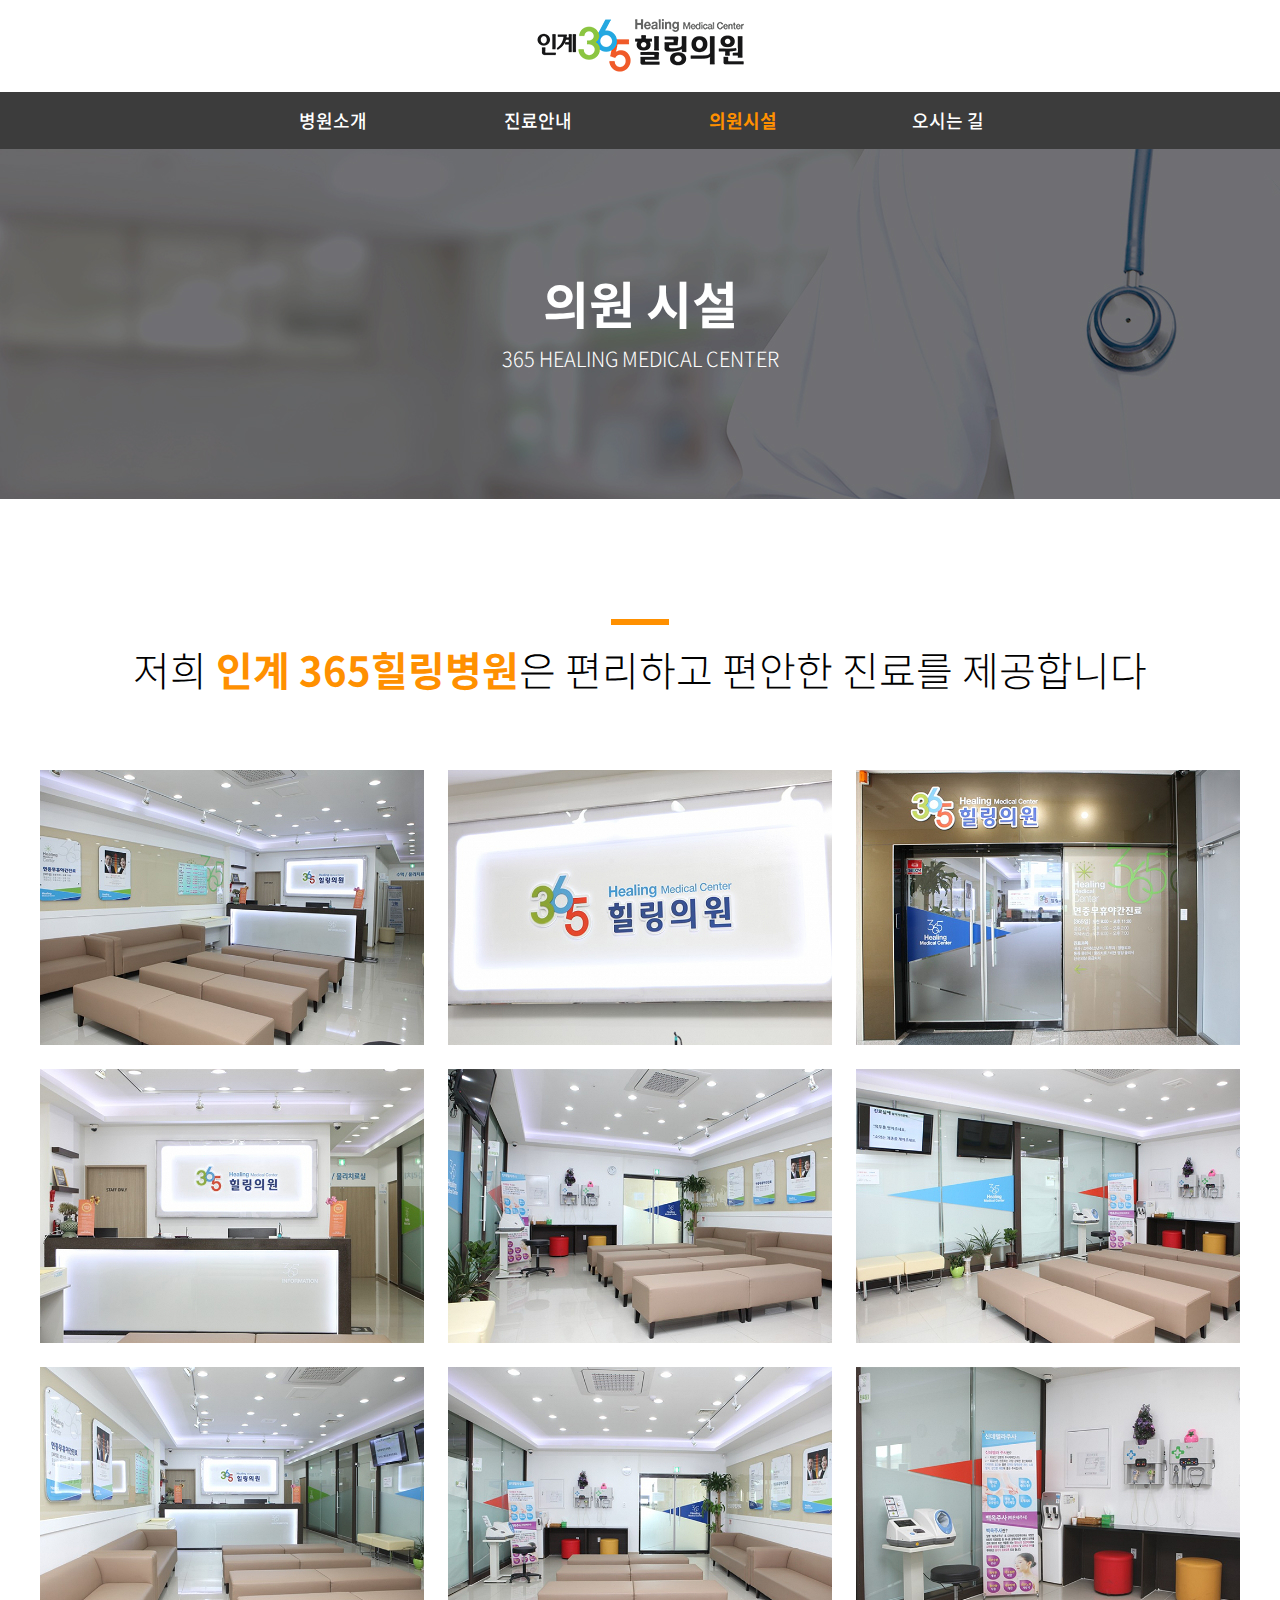
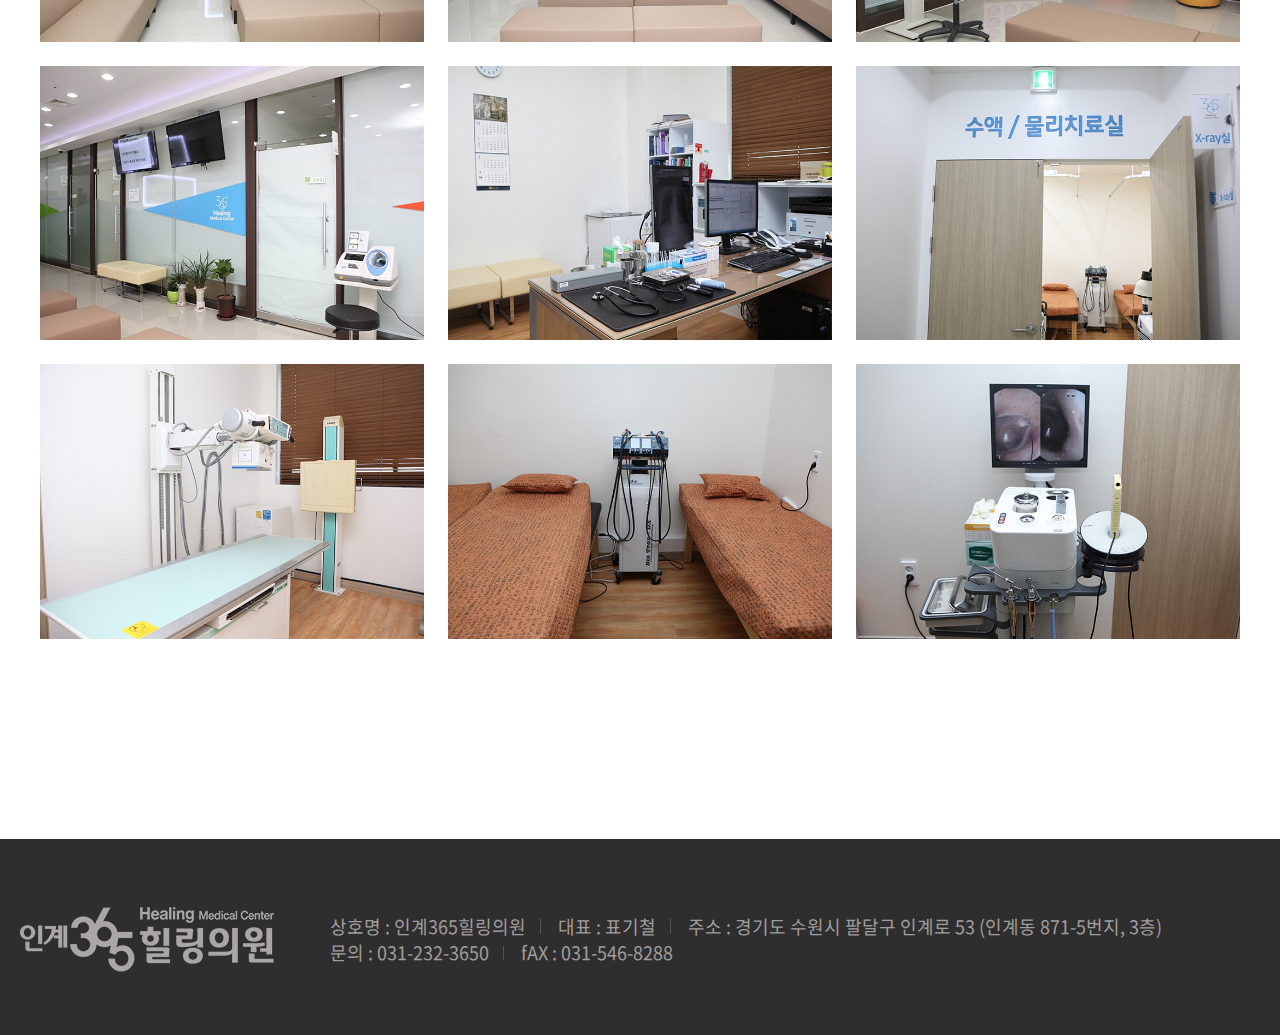
==== infra.html @ 2610e610 "깃허브 페이지에 반영됨. Published to Github pages" ====
<!DOCTYPE html>
<html lang="ko">

<head>
  <meta charset="UTF-8">
  <title>인계365 힐링의원 </title>

  <meta http-equiv="x-ua-compatible" content="ie=edge">
  <meta name="description" content="">
  <meta name="keywords" content="">

  <meta name="viewport"
    content="width=device-width,initial-scale=1.0,minimum-scale=1.0,maximum-scale=1.0,user-scalable=no">
  <meta name="format-detection" content="telephone=no">
  <!-- <link rel="alternate" href="http://" hreflang="ko" /> -->

  <meta property="og:title" content="">
  <meta property="og:description" content="">
  <meta property="og:image" content="">
  <meta property="og:url" content="">

  <!-- <link rel="icon" type="image/png" href="/favicon.png"> -->
  <link rel="stylesheet" href="./css/style.css?t=1586484596836">

</head>

<body>

  <!-- skip navigation -->
  <div class="skip-nav">
    <a href="#contents">Go To Contents</a>
  </div>

  <!-- wrap -->
  <div id="wrap">
    <div class="dim"></div>
    <!-- header -->
    <header id="header">
      <div class="container">
        <h1><a href="./index.html">인계365 힐링의원</a></h1>
        <a href="" class="m-menu">
          <span>메뉴 열림</span>
        </a>
      </div>
      <nav id="gnb">
        <div class="container">
          <p class="m-title">인계365 힐링의원</p>
          <ul>
            <li><a href="./intro.html">병원소개</a></li>
            <li><a href="./subject.html">진료안내</a></li>
            <li><a href="./infra.html">의원시설</a></li>
            <li><a href="./location.html">오시는 길</a></li>
          </ul>
        </div>
      </nav>
    </header>
    <!-- //header -->

    <!-- contents -->
    <section id="contents">
<!-- start contents -->
<div id="infra">
  <div class="sub-visual infra">
    <h2>
      의원 시설
      <span>365 Healing Medical Center</span>
    </h2>
  </div>
  <div class="container">
    <h3 class="title-type-1 another">저희 <strong>인계 365힐링병원</strong>은 편리하고 편안한 진료를 제공합니다</h3>
    <ul class="infra-list only-pc">
      <li><a href=""><img src="./images/infra_img01.png" alt=""></a></li>
      <li><a href=""><img src="./images/infra_img02.png" alt=""></a></li>
      <li><a href=""><img src="./images/infra_img03.png" alt=""></a></li>
      <li><a href=""><img src="./images/infra_img04.png" alt=""></a></li>
      <li><a href=""><img src="./images/infra_img05.png" alt=""></a></li>
      <li><a href=""><img src="./images/infra_img06.png" alt=""></a></li>
      <li><a href=""><img src="./images/infra_img07.png" alt=""></a></li>
      <li><a href=""><img src="./images/infra_img08.png" alt=""></a></li>
      <li><a href=""><img src="./images/infra_img09.png" alt=""></a></li>
      <li><a href=""><img src="./images/infra_img10.png" alt=""></a></li>
      <li><a href=""><img src="./images/infra_img11.png" alt=""></a></li>
      <li><a href=""><img src="./images/infra_img12.png" alt=""></a></li>
      <li><a href=""><img src="./images/infra_img13.png" alt=""></a></li>
      <li><a href=""><img src="./images/infra_img14.png" alt=""></a></li>
      <li><a href=""><img src="./images/infra_img15.png" alt=""></a></li>
    </ul>
    <div class="infra-m-box only-m">
      <div class="image-active">
        <div><img src="./images/infra_img02.png" alt=""></div>
        <div><img src="./images/infra_img01.png" alt=""></div>
        <div><img src="./images/infra_img03.png" alt=""></div>
        <div><img src="./images/infra_img04.png" alt=""></div>
        <div><img src="./images/infra_img05.png" alt=""></div>
        <div><img src="./images/infra_img06.png" alt=""></div>
        <div><img src="./images/infra_img07.png" alt=""></div>
        <div><img src="./images/infra_img08.png" alt=""></div>
        <div><img src="./images/infra_img09.png" alt=""></div>
        <div><img src="./images/infra_img10.png" alt=""></div>
        <div><img src="./images/infra_img11.png" alt=""></div>
        <div><img src="./images/infra_img12.png" alt=""></div>
        <div><img src="./images/infra_img13.png" alt=""></div>
        <div><img src="./images/infra_img14.png" alt=""></div>
        <div><img src="./images/infra_img15.png" alt=""></div>
      </div>
      <ul class="infra-m-list">
        <li><p><span><img src="./images/infra_img02.png" alt=""></span></p></li>
        <li><p><span><img src="./images/infra_img01.png" alt=""></span></p></li>
        <li><p><span><img src="./images/infra_img03.png" alt=""></span></p></li>
        <li><p><span><img src="./images/infra_img04.png" alt=""></span></p></li>
        <li><p><span><img src="./images/infra_img05.png" alt=""></span></p></li>
        <li><p><span><img src="./images/infra_img06.png" alt=""></span></p></li>
        <li><p><span><img src="./images/infra_img07.png" alt=""></span></p></li>
        <li><p><span><img src="./images/infra_img08.png" alt=""></span></p></li>
        <li><p><span><img src="./images/infra_img09.png" alt=""></span></p></li>
        <li><p><span><img src="./images/infra_img10.png" alt=""></span></p></li>
        <li><p><span><img src="./images/infra_img11.png" alt=""></span></p></li>
        <li><p><span><img src="./images/infra_img12.png" alt=""></span></p></li>
        <li><p><span><img src="./images/infra_img13.png" alt=""></span></p></li>
        <li><p><span><img src="./images/infra_img14.png" alt=""></span></p></li>
        <li><p><span><img src="./images/infra_img15.png" alt=""></span></p></li>
      </ul>
    </div>
  </div>
</div>
<script>
  window.addEventListener('load', function(){
    // 현재 페이지 메뉴 활성화
    $('#gnb ul li').eq(2).addClass('active');
    
    var wrap = $('#wrap');
    var dim = $('.dim');
    var thumb = $('.infra-list li a');

    /*
    *** PC ***
    */
    // open
    thumb.on('click', function(){
      var $img = $(this).find('img').attr('src');
      var layer = $('<div class="layer-gallery"><div class="image"><img src="' + $img + '" alt=""></div><a href="" class="close"></a></div>')
      dim.css('z-index', '15').show();
      wrap.append(layer);
      return false
    });
    // clse
    $(document).on('click', '.close', function(){
      dim.css('z-index', '10').hide();
      $('.layer-gallery').remove();
      return false
    })

    $('.image-active').slick({
      slidesToShow: 1,
      slidesToScroll: 1,
      arrows: false,
      fade: true,
      asNavFor: '.infra-m-list'
    });
    $('.infra-m-list').slick({
      slidesToShow: 4,
      slidesToScroll: 1,
      asNavFor: '.image-active',
      centerPadding: '6px',
      infinite: false,
      dots: true,
      arrows: false,
      focusOnSelect: true
    });

  });
</script>

<!-- end contents -->
    </section>
    <!-- //contents -->

    <!-- quick -->
    <aside id="quick">
      <ul>
        <li><a href="" target="_blank" class="kakaotalk">카카오톡 상담</a></li>
        <li><a href="tel:031-232-3650" class="tel">031-232-3650에 전화하기</a></li>
        <li><a href="./location.html" class="location">오시는길</a></li>
        <li><a href="#wrap" class="top">맨위로 가기</a></li>
      </ul>
    </aside>
    <!-- //quick -->

    <!-- mobile top -->
    <a href="#wrap" class="top only-m m-quick">맨위로 가기</a>
    <!-- //mobile top -->

    <!-- footer -->
    <footer id="footer" class="">
      <div class="container">
        <h2 class="invisible">푸터 영역</h2>
        <span class="foot-logo">인계365 힐링의원</span>
        <div>
          <span>상호명 : 인계365힐링의원</span>
          <span>대표 : 표기철</span>
          <address>주소 : 경기도 수원시 팔달구 인계로 53 (인계동 871-5번지, 3층)</address>
        </div>
        <div>
          <span>문의 : 031-232-3650</span>
          <span>fAX : 031-546-8288</span>
        </div>
      </div>
    </footer>
    <!-- //footer -->

  </div>
  <!-- //wrap -->

  <!-- jquery cdn -->
  <script src="./js/ui_js.js?t=1586484596836"></script>
</body>

</html>
---- css/style.css ----
@font-face{font-family:Noto Sans;font-style:normal;font-weight:300;src:local("Noto Sans Light"),local("NotoSans-Light"),url(../fonts/NotoSans-Light.eot);src:url(../fonts/NotoSans-Light.eot?#iefix) format("embedded-opentype"),url(../fonts/NotoSans-Light.woff2) format("woff2"),url(../fonts/NotoSans-Light.woff) format("woff")}@font-face{font-family:Noto Sans;font-style:normal;font-weight:400;src:local("Noto Sans Regular"),local("NotoSans-Regular"),url(../fonts/NotoSans-Regular.eot);src:url(../fonts/NotoSans-Regular.eot?#iefix) format("embedded-opentype"),url(../fonts/NotoSans-Regular.woff2) format("woff2"),url(../fonts/NotoSans-Regular.woff) format("woff")}@font-face{font-family:Noto Sans;font-style:normal;font-weight:500;src:local("Noto Sans Medium"),local("NotoSans-Medium"),url(../fonts/NotoSans-Medium.eot);src:url(../fonts/NotoSans-Medium.eot?#iefix) format("embedded-opentype"),url(../fonts/NotoSans-Medium.woff2) format("woff2"),url(../fonts/NotoSans-Medium.woff) format("woff")}@font-face{font-family:Noto Sans;font-style:normal;font-weight:700;src:local("Noto Sans KR Bold"),local("NotoSansKR-Bold"),url(../fonts/NotoSansKR-Bold.eot);src:url(../fonts/NotoSans-Bold.eot?#iefix) format("embedded-opentype"),url(../fonts/NotoSans-Bold.woff2) format("woff2"),url(../fonts/NotoSans-Bold.woff) format("woff")}*,:after,:before{box-sizing:border-box}article,aside,footer,header,main,nav,section{display:block}a,abbr,address,blockquote,body,cite,code,dd,del,dfn,div,dl,dt,em,fieldset,font,form,h1,h2,h3,h4,h5,h6,html,iframe,img,ins,label,legend,li,object,ol,p,pre,q,s,samp,span,strike,strong,sub,sup,ul{margin:0;padding:0;font-weight:400;line-height:1.3em;border:0}body{margin:0;padding:0;font-family:Noto Sans,-apple-system,BlinkMacSystemFont,Segoe UI,Roboto,Oxygen,Ubuntu,Cantarell,Fira Sans,Droid Sans,Helvetica Neue,sans-serif;font-size:100%;font-weight:300;line-height:1.2;color:#000;background-color:#fff;word-break:keep-all}h1,h2,h3,h4,h5,h6{font-family:inherit;line-height:1.1;font-weight:400}li,ol,ul{list-style:none}pre{white-space:pre;padding:.2em .4em;margin:1em 0 1.5em 3em;overflow-x:auto}code,pre{background-color:#eee;border-radius:.2em}code{font-size:1em}em,strong{font-style:normal;font-weight:400}img{border:0}audio,img,video{vertical-align:top}iframe{border:0}table{border-collapse:collapse}:not(pre)>code{padding:.1em .3em}a:link,a:visited{text-decoration:none;color:#333}a:active,a:hover{text-decoration-skip-ink:auto}.invisible,caption,legend{position:absolute;left:-99999px;font-size:0;line-height:0;text-indent:-99999px;visibility:hidden}.hidden{display:none}.skip-nav{position:absolute;z-index:9999;width:100%}.skip-nav a{display:block;overflow:hidden;width:inherit;height:0;margin:-1px auto 0;white-space:nowrap;text-align:center;text-indent:-9999px}.skip-nav a:active,.skip-nav a:focus{height:34px;padding:1px;border-bottom:2px solid #ebe8e7;background:#666;color:#fff;font-weight:700;font-size:14px;text-indent:0;line-height:33px}#wrap{position:relative}#contents{padding:148px 0 200px}#contents .sub-visual{display:flex;justify-content:center;align-items:center;height:351px;background-repeat:no-repeat;background-position:50%;background-size:cover}#contents .sub-visual.intro{background-image:url(../images/sub_visual_intro.jpg)}#contents .sub-visual.subject{background-image:url(../images/sub_visual_subject.jpg)}#contents .sub-visual.infra{background-image:url(../images/sub_visual_infra.jpg)}#contents .sub-visual.location{background-image:url(../images/sub_visual_location.jpg)}#contents .sub-visual h2{color:#fff;font-size:3.125rem;font-weight:700;text-align:center}#contents .sub-visual h2 span{display:block;margin-top:15px;font-size:1.25rem;font-weight:100;text-transform:uppercase}@media only screen and (max-width:767px){#contents{padding:52px 0 60px}#contents .sub-visual{height:160px}#contents .sub-visual.intro{background-image:url(../images/sub_visual_m_intro.jpg)}#contents .sub-visual.subject{background-image:url([data-uri])}#contents .sub-visual.infra{background-image:url([data-uri])}#contents .sub-visual.location{background-image:url([data-uri])}#contents .sub-visual h2{font-size:1.875rem;letter-spacing:0}#contents .sub-visual h2 span{margin-bottom:8px;font-size:.375rem;font-weight:300;letter-spacing:0}}.container{position:relative;width:1240px;margin:0 auto}@media only screen and (max-width:767px){.container{width:100%}}#quick{position:fixed;top:50%;right:50%;margin:-175px -870px 0 0}#quick ul{font-size:0;line-height:0;text-indent:-9999em}#quick ul li{margin-top:10px}#quick ul li:first-child{margin-top:0}#quick ul li a{display:block;width:90px;height:90px;background-repeat:no-repeat;background-position:50%;background-size:cover}#quick ul li a.kakaotalk{background-image:url([data-uri])}#quick ul li a.tel{background-image:url([data-uri])}#quick ul li a.location{background-image:url([data-uri])}#quick ul li a.top{background-image:url([data-uri]);height:50px}@media only screen and (max-width:767px){#quick{top:auto;bottom:0;right:auto;left:-249px;width:249px;transition:all .3s ease-in-out;height:76px;margin:0;z-index:12}#wrap.active #quick{left:0}#quick ul{display:flex;width:100%}#quick ul li{flex:1;margin-top:0}#quick ul li:first-child{margin-top:0}#quick ul li:nth-child(4){display:none}#quick ul li a{display:block;width:100%;height:76px}}.m-quick{width:48px;height:48px;margin:0 13px 15px auto;background:url([data-uri]) no-repeat 50%;background-size:contain;font-size:0;line-height:0;text-indent:-9999em}.m-quick.main-quick{position:absolute;bottom:149px;right:0}.dim{display:none;position:fixed;top:0;left:0;right:0;bottom:0;background-color:rgba(0,0,0,.7);z-index:10}#wrap.active .dim{display:block}@media only screen and (max-width:767px){.only-pc{display:none!important}}.only-m{display:none!important}@media only screen and (max-width:767px){.only-m{display:block!important}}header{position:fixed;top:0;left:0;right:0;height:148px;background-color:#fff;z-index:10;font-size:0;line-height:0;text-indent:-9999em}header,header h1{transition:all .3s ease-in-out}header h1{height:92px;padding:19px 0 0;text-align:center}header h1 a{display:inline-block;width:207px;height:53px;background:url([data-uri]) no-repeat 50%;background-size:contain;vertical-align:top;font-size:0;line-height:0;text-indent:-9999em;transition:all .3s ease-in-out}header .m-close,header .m-menu,header .m-title{display:none}header #gnb{position:relative;background-color:#3c3c3c;text-indent:0}header #gnb .container{padding:0 210px}header #gnb ul{display:flex;width:100%;padding:0}header #gnb ul li{width:25%}header #gnb ul li a{display:block;padding:0 19px;line-height:57px;color:#fff;font-size:1.125rem;font-weight:500;text-align:center;transition:all .3s ease-in-out}header #gnb ul li.active a{color:#ff9000;font-weight:700}header.h-active{height:90px}header.h-active h1{height:50px;padding-top:8px}header.h-active h1 a{height:36px}header.h-active #gnb ul li a{font-size:.875rem;line-height:40px}@media only screen and (max-width:767px){header,header h1{height:52px}header h1{position:static;padding-top:10px;text-align:center}header h1 a{display:inline-block;width:124px;height:32px;vertical-align:top}header .m-menu{display:flex;justify-content:center;align-items:center;position:absolute;top:0;left:0;width:46px;height:52px;font-size:0;line-height:0;text-indent:-9999em}header .m-menu>span{position:relative;display:block;width:20px;height:2px;background-color:#666}header .m-menu>span:after,header .m-menu>span:before{content:"";display:block;width:20px;height:2px;background-color:#666}header .m-menu>span:before{margin-top:-6px}header .m-menu>span:after{margin-top:11px}header #gnb{position:fixed;top:0;height:100%;background-color:#fff;z-index:12;left:-249px;width:249px;transition:all .3s ease-in-out}#wrap.active header #gnb{left:0}header #gnb .container{width:auto;padding:0}header #gnb .m-title{display:block;height:83px;border-bottom:1px solid #ddd;background:url([data-uri]) no-repeat 50%;background-size:auto 33px;font-size:0;line-height:0;text-indent:-9999em}header #gnb ul{display:block;padding:0;border-right:1px solid #ddd}header #gnb ul li{width:100%;border-bottom:1px solid #ddd}header #gnb ul li a{color:#222;padding:0 0 0 24px;line-height:65px;font-size:.75rem;text-align:left}header #gnb .m-close{display:flex;justify-content:center;align-items:center;position:absolute;top:0;right:0;width:46px;height:52px;font-size:0;line-height:0;text-indent:-9999em}header #gnb .m-close span{width:20px;height:2px;background-color:#666;transform:rotate(-45deg)}header #gnb .m-close span:after{content:"";display:block;width:20px;height:2px;background-color:#666;transform:rotate(-90deg)}header.h-active{height:52px}header.h-active h1{height:52px;padding-top:10px}header.h-active h1 a{height:32px}header.h-active #gnb ul li a{font-size:.75rem;line-height:65px}}footer{height:196px;background-color:#2f2e2e}footer>.container{padding:75px 0 0 310px}footer>.container .foot-logo{position:absolute;top:68px;left:0;display:block;width:254px;height:65px;background:url([data-uri]) no-repeat 50%;background-size:contain;font-size:0;line-height:0;text-indent:-9999em}footer>.container>div,footer>.container>div address{color:#a09d9d;font-size:1.125rem;line-height:1.45}footer>.container>div address{display:inline;font-style:normal}footer>.container>div span+address,footer>.container>div span+span{position:relative;margin-left:10px;padding-left:18px}footer>.container>div span+address:before,footer>.container>div span+span:before{content:"";display:block;position:absolute;top:50%;left:0;width:1px;height:15px;background-color:#545454;transform:translateY(-50%)}footer>.container>div.copy{font-weight:300}@media only screen and (max-width:767px){footer{height:148px}footer>.container{padding:35px 0 0 28px}footer>.container .foot-logo{position:static;width:124px;height:32px;margin-bottom:12px;background-size:contain}footer>.container>div{font-size:.562rem}footer>.container>div span+span{margin-left:5px;padding-left:9px}footer>.container>div span+span:before{height:7px}footer>.container>div span+address{display:block;margin-left:0;padding-left:0;font-size:.562rem}footer>.container>div span+address:before{display:none}}.layer-gallery{position:fixed;top:50%;left:50%;width:840px;background-color:#fff;transform:translate(-50%,-50%);z-index:16}.layer-gallery .image{padding:20px 25px}.layer-gallery .image img{width:100%;vertical-align:top}.layer-gallery .close{position:absolute;top:-55px;right:0;width:55px;height:55px;background:url([data-uri]) no-repeat 50%}.data-tb-1{margin-top:45px}.data-tb-1 table{width:100%}.data-tb-1 table td,.data-tb-1 table th{padding:22px 0 20px;color:#000;font-size:1.25rem;font-weight:500;line-height:1.3;border-left:1px solid #cad0d2;border-bottom:1px solid #cad0d2;text-align:center}.data-tb-1 table td:first-child,.data-tb-1 table th:first-child{border-left:none}.data-tb-1 table thead th{color:#fff;font-weight:700;border-left-color:#fff;border-bottom:3px solid #636363;background-color:#ff9000}.data-tb-1 table thead th span{font-weight:700}.data-tb-1 table tbody th{font-weight:700;background-color:#fff2e2}@media only screen and (max-width:767px){.data-tb-1{margin-top:30px;padding:0 13px}.data-tb-1 table td,.data-tb-1 table th{padding:13px 0 12px;font-size:.625rem}}.title-type-1{position:relative;margin-top:120px;padding-top:25px;color:#000;font-size:2.5rem;font-weight:700;line-height:1.3;text-align:center}.title-type-1:before{content:"";display:block;position:absolute;top:0;left:50%;width:58px;height:6px;background-color:#ff9000;transform:translateX(-50%)}.title-type-1.another{font-weight:100}.title-type-1.another strong{color:#ff9000;font-weight:700}@media only screen and (max-width:767px){.title-type-1{margin-top:45px;padding-top:13px;font-size:1.562rem}.title-type-1:before{width:43px;height:3px}.title-type-1.another{font-weight:700}}.attention-1{margin-top:60px;color:#000;font-size:1.25rem;font-weight:500;line-height:1.6;text-align:center}@media only screen and (max-width:767px){.attention-1{margin-top:25px;font-size:.562rem}}.slick-slider{box-sizing:border-box;-webkit-touch-callout:none;-webkit-user-select:none;user-select:none;touch-action:pan-y;-webkit-tap-highlight-color:transparent}.slick-list,.slick-slider{position:relative;display:block}.slick-list{overflow:hidden;margin:0;padding:0}.slick-list:focus{outline:none}.slick-list.dragging{cursor:pointer;cursor:hand}.slick-slider .slick-list,.slick-slider .slick-track{transform:translateZ(0)}.slick-track{position:relative;left:0;top:0;display:block;margin-left:auto;margin-right:auto}.slick-track:after,.slick-track:before{content:"";display:table}.slick-track:after{clear:both}.slick-loading .slick-track{visibility:hidden}.slick-slide{float:left;height:100%;min-height:1px;display:none}[dir=rtl] .slick-slide{float:right}.slick-slide img{display:block}.slick-slide.slick-loading img{display:none}.slick-slide.dragging img{pointer-events:none}.slick-initialized .slick-slide{display:block}.slick-loading .slick-slide{visibility:hidden}.slick-vertical .slick-slide{display:block;height:auto;border:1px solid transparent}.slick-arrow.slick-hidden{display:none}#intro .intro-text01{display:flex;width:100%;margin-top:120px;padding-bottom:50px}#intro .intro-text01 .image{width:50%;text-align:center}#intro .intro-text01 .text-box{flex:1;padding:0 43px 0 50px}#intro .intro-text01 .text-box .text01{font-size:2rem;font-weight:100}#intro .intro-text01 .text-box .text01 strong{color:#ff9000;font-weight:700}#intro .intro-text01 .text-box .text02,#intro .intro-text01 .text-box .text03{margin-top:18px;font-size:1.25rem;line-height:1.5}#intro .intro-text01 .text-box .text03{font-weight:500}@media only screen and (max-width:767px){#intro .intro-text01{flex-flow:column;margin-top:45px;padding-bottom:15px}#intro .intro-text01 .image{width:100%}#intro .intro-text01 .image img{width:135px}#intro .intro-text01 .text-box{flex:1;padding:15px 25px 0;text-align:center}#intro .intro-text01 .text-box .text01{font-size:1.25rem}#intro .intro-text01 .text-box .text02,#intro .intro-text01 .text-box .text03{margin-top:8px;font-size:.625rem}}#subject .subject-list{display:flex;flex-wrap:wrap;justify-content:space-between;padding:0 30px}#subject .subject-list>li{width:340px;margin-top:120px}#subject .subject-list>li .text-area{padding:0 0 0 20px;letter-spacing:-1px}#subject .subject-list>li .text-area .title{display:inline-block;margin:35px 0 20px;padding:9px 30px 7px;font-size:1.5rem;font-weight:700;line-height:1.2;border:1px solid #d7d7d7;background-color:#f3f3f3;border-radius:23px}#subject .subject-list>li .text-area>ul>li{margin-top:15px;font-size:1.25rem;line-height:1.4}#subject .subject-list>li .text-area>ul>li .tit{font-size:1.25rem;font-weight:700;line-height:1.4}#subject .subject-list>li .text-area>ul>li .tit span{font-weight:400}@media only screen and (max-width:767px){#subject .subject-list{padding:0 28px}#subject .subject-list>li{width:50%;margin-top:35px;text-align:center}#subject .subject-list>li .image img{width:109px}#subject .subject-list>li .text-area{padding:0 6px}#subject .subject-list>li .text-area .title{margin:13px 0 0;padding:3px 10px 2px;font-size:.625rem}#subject .subject-list>li .text-area>ul>li{margin-top:10px;font-size:.562rem}#subject .subject-list>li .text-area>ul>li .tit{font-size:.562rem}}#infra .infra-list{display:flex;flex-wrap:wrap;justify-content:space-between;padding:50px 20px 0}#infra .infra-list li{width:32%;margin-top:24px;font-size:0;line-height:0;text-indent:-9999em}#infra .infra-list li a{display:block}#infra .infra-list li a img{width:100%}@media only screen and (max-width:767px){#infra .infra-m-box{padding:35px 24px 0}#infra .infra-m-box .image-active{padding:0 2px;font-size:0;line-height:0;text-indent:-9999em}#infra .infra-m-box .image-active img{width:100%}#infra .infra-m-box .infra-m-list{margin-top:5px}#infra .infra-m-box .infra-m-list li p{display:block;margin:0 2px}#infra .infra-m-box .infra-m-list li p img{width:100%}#infra .infra-m-box .infra-m-list .slick-current li p{position:relative}#infra .infra-m-box .infra-m-list .slick-current li p:after,#infra .infra-m-box .infra-m-list .slick-current li p:before{content:"";position:absolute;width:3px;top:0;bottom:0;background-color:#ff9000}#infra .infra-m-box .infra-m-list .slick-current li p:before{left:0}#infra .infra-m-box .infra-m-list .slick-current li p:after{right:0}#infra .infra-m-box .infra-m-list .slick-current li p span:after,#infra .infra-m-box .infra-m-list .slick-current li p span:before{content:"";position:absolute;height:3px;left:0;right:0;background-color:#ff9000}#infra .infra-m-box .infra-m-list .slick-current li p span:before{top:0}#infra .infra-m-box .infra-m-list .slick-current li p span:after{bottom:0}#infra .infra-m-box .infra-m-list .slick-dots{display:flex!important;height:5px;margin:5px 2px 0;background-color:#d9d9d9;border-radius:10px}#infra .infra-m-box .infra-m-list .slick-dots li{flex:1;padding:0;font-size:0;line-height:0;text-indent:-9999em}#infra .infra-m-box .infra-m-list .slick-dots li button{padding:0;background-color:none;border:none;font-size:0;line-height:0;text-indent:-9999em}#infra .infra-m-box .infra-m-list .slick-dots li.slick-active{background-color:#ff9000;border-radius:10px}}#location .location-info{margin-top:75px;padding:0 30px}#location .location-info .map{width:100%;height:680px}#location .location-info .info{display:flex;flex-wrap:wrap;justify-content:space-between;width:100%;margin-top:62px}#location .location-info .info ul{width:545px;border-top:4px solid #ff9000}#location .location-info .info ul:first-child{order:1}#location .location-info .info ul li{position:relative;padding:20px 0 18px 30px;color:#121212;font-size:1.25rem;font-weight:500;line-height:1.4;border-bottom:1px solid #ccc}#location .location-info .info ul li .icon{position:absolute;top:24px;left:0}#location .location-info .info ul li .icon img{vertical-align:top}#location .location-info .info ul li .tit{font-weight:700;line-height:1.4}@media only screen and (max-width:767px){#location .location-info{margin-top:30px;padding:0 28px}#location .location-info .map{width:100%;height:186px}#location .location-info .info{flex-flow:column;margin-top:22px}#location .location-info .info ul{width:100%;margin-top:22px;border-top-width:2px}#location .location-info .info ul:first-child{order:0}#location .location-info .info ul li{padding:10px 0 10px 15px;font-size:.625rem}#location .location-info .info ul li:last-child{border-bottom:none}#location .location-info .info ul li .icon{top:12px}#location .location-info .info ul li .icon img{zoom:.5}#location .location-info .info ul li .tit{font-weight:700}}#main{margin:-148px 0 -200px}#main>div{height:100vh;color:#fff}#main .container{height:100%;padding:90px 30px 0}#main .main-title-1{padding-bottom:25px;font-size:3.125rem;font-weight:700;line-height:1.2;text-align:center}#main .main-title-1 span{display:block;margin-bottom:6px;font-size:.938rem;font-weight:500;text-transform:uppercase}#main .main-title-1.type-2{position:relative;padding-bottom:40px}#main .main-title-1.type-2:after{content:"";display:block;position:absolute;bottom:0;left:50%;width:66px;height:1px;transform:translateX(-50%);background-color:#d2d0d4}#main .main-text-1{font-size:1.25rem;font-weight:500;text-align:center}#main .text-box{display:flex;flex-flow:column;justify-content:center;height:100%}#main [data-section-name=intro]{background:url(../images/main_bg01.jpg) no-repeat center 90px;background-size:cover}#main [data-section-name=intro] .text-box .text01{position:relative;padding-bottom:25px;font-size:3.125rem;line-height:1.2}#main [data-section-name=intro] .text-box .text01 strong{font-weight:700}#main [data-section-name=intro] .text-box .text01:after{content:"";display:block;position:absolute;bottom:0;left:0;width:64px;height:1px;background-color:#fff}#main [data-section-name=intro] .text-box .text02{margin-top:28px;font-size:1.25rem;line-height:1.6}#main [data-section-name=intro] .text-box .icon{display:flex;margin-top:35px}#main [data-section-name=intro] .text-box .icon li{margin-right:45px;text-align:center}#main [data-section-name=intro] .text-box .icon li img{width:97px}#main [data-section-name=intro] .text-box .icon li span{display:block;margin-top:10px;font-size:.938rem;font-weight:700}#main [data-section-name=subject]{background:url(../images/main_bg02.jpg) no-repeat 50%;background-size:cover}#main [data-section-name=subject] .subject-list{display:flex;flex-wrap:wrap;justify-content:space-between;width:100%;padding:30px 0 0}#main [data-section-name=subject] .subject-list li{display:flex;flex-flow:column;justify-content:center;align-items:center;width:212px;height:212px;margin-top:35px;color:#303030;background-color:#fff}#main [data-section-name=subject] .subject-list li span{display:block;margin-top:15px;font-size:1.25rem;font-weight:700}#main [data-section-name=infra]{background:url(../images/main_bg03.jpg) no-repeat 50%;background-size:cover}#main [data-section-name=infra] .infra-list{display:flex;justify-content:center;margin:95px 0 125px}#main [data-section-name=infra] .infra-list li{display:flex;flex-flow:column;justify-content:space-between;width:225px;height:225px;margin:0 17px;padding:30px 0 0;color:#303030;background-color:#fff;border-radius:18px;text-align:center}#main [data-section-name=infra] .infra-list li p{display:flex;align-items:center;justify-content:center}#main [data-section-name=infra] .infra-list li .icon{height:67px}#main [data-section-name=infra] .infra-list li .text{flex:1;font-size:1.562rem;font-weight:500}#main [data-section-name=infra] .infra-list li .time{height:76px;font-size:1.875rem;font-weight:700;background-color:#f9f2f2;border-radius:0 0 18px 18px}#main [data-section-name=infra] .infra-list li .time.rest{flex-flow:column;font-size:1.312rem}#main [data-section-name=infra] .infra-list li .time.rest span{font-weight:700}#main [data-section-name=location] .main-loca{display:flex;width:100%}#main [data-section-name=location] .main-loca .map{width:695px;height:478px}#main [data-section-name=location] .main-loca .info{flex:1;padding:0 0 0 30px;color:#121212}#main [data-section-name=location] .main-loca .info .main-title-1{margin:0 -20px 0 0;padding-bottom:10px;letter-spacing:-1px;text-align:left}#main [data-section-name=location] .main-loca .info .main-title-1 span{letter-spacing:0}#main [data-section-name=location] .main-loca .info .loca-list-1{display:flex;flex-wrap:wrap;width:100%}#main [data-section-name=location] .main-loca .info .loca-list-1 li{position:relative;width:200px;margin-top:3px;padding-left:30px;color:#121212;font-size:1.25rem;line-height:1.4}#main [data-section-name=location] .main-loca .info .loca-list-1 li:first-child{width:100%}#main [data-section-name=location] .main-loca .info .loca-list-1 li .icon{position:absolute;top:4px;left:0}#main [data-section-name=location] .main-loca .info .loca-list-1 li .text01{font-weight:700;line-height:1.4}#main [data-section-name=location] .main-loca .info .loca-list-1.type-2{margin-top:18px;padding-top:0;border-top:1px solid #acacac}#main [data-section-name=location] .main-loca .info .loca-list-1.type-2 li{width:100%;margin-top:18px}#main [data-section-name=footer] .container{padding:75px 0 0 310px}@media only screen and (max-width:767px){#main{margin:-52px 0 -60px}#main .container{padding:52px 13px 0}#main .main-title-1{padding-bottom:8px;font-size:1.875rem}#main .main-title-1 span{margin-bottom:3px;font-size:.562rem}#main .main-title-1.type-2{padding-bottom:8px}#main .main-title-1.type-2:after{display:none}#main .main-text-1{font-size:.625rem}#main [data-section-name=intro]{background-image:url(../images/main_m_bg01.jpg);background-position-y:52px}#main [data-section-name=intro] .text-box{text-align:center}#main [data-section-name=intro] .text-box .text01{padding-bottom:0;font-size:1.875rem}#main [data-section-name=intro] .text-box .text01:after{display:none}#main [data-section-name=intro] .text-box .text02{margin-top:12px;font-size:.688rem}#main [data-section-name=intro] .text-box .icon{justify-content:center;margin-top:23px}#main [data-section-name=intro] .text-box .icon li{margin:0 14px}#main [data-section-name=intro] .text-box .icon li img{width:82px}#main [data-section-name=intro] .text-box .icon li span{margin-top:8px;font-size:.688rem}#main [data-section-name=subject]{background-image:url(../images/main_m_bg02.jpg)}#main [data-section-name=subject] .subject-list{display:flex;flex-wrap:wrap;width:100%;padding:20px 0 0}#main [data-section-name=subject] .subject-list li{width:31%;height:93px;margin-top:12px}#main [data-section-name=subject] .subject-list li img{width:42px}#main [data-section-name=subject] .subject-list li span{margin-top:8px;font-size:.562rem}#main [data-section-name=subject] .subject-list li:last-child{display:none}#main [data-section-name=infra]{background-image:url(../images/main_bg03.jpg)}#main [data-section-name=infra] .infra-list{flex-wrap:wrap;margin:16px 0 42px}#main [data-section-name=infra] .infra-list li{width:96px;height:96px;margin:16px 8px 0;padding:13px 0 0;border-radius:8px}#main [data-section-name=infra] .infra-list li .icon{height:28px}#main [data-section-name=infra] .infra-list li .icon img{zoom:.5}#main [data-section-name=infra] .infra-list li .text{font-size:.688rem}#main [data-section-name=infra] .infra-list li .time{height:33px;font-size:.812rem;border-radius:0 0 8px 8px}#main [data-section-name=infra] .infra-list li .time.rest{font-size:.562rem;letter-spacing:-1px}#main [data-section-name=infra] .infra-list li .time.rest span{font-weight:700}#main [data-section-name=location] .main-loca{flex-wrap:wrap}#main [data-section-name=location] .main-loca .map{width:100%;height:223px;order:1}#main [data-section-name=location] .main-loca .info{flex:1;padding:0 0 30px}#main [data-section-name=location] .main-loca .info .main-title-1{margin:0;padding-bottom:26px;letter-spacing:0;text-align:center}#main [data-section-name=location] .main-loca .info .main-title-1 span{letter-spacing:0}#main [data-section-name=location] .main-loca .info .loca-list-1{display:flex;flex-wrap:wrap;justify-content:center;width:100%;text-align:center}#main [data-section-name=location] .main-loca .info .loca-list-1 li{width:98px;margin-top:3px;padding-left:0;font-size:.688rem}#main [data-section-name=location] .main-loca .info .loca-list-1 li .icon{position:static;display:inline-block;margin-right:5px}#main [data-section-name=location] .main-loca .info .loca-list-1 li .icon img{margin:-4px 0 0;zoom:.5;vertical-align:middle}#main [data-section-name=location] .main-loca .info .loca-list-1 li .text01{display:inline-block}#main [data-section-name=location] .main-loca .info .loca-list-1.type-2{display:none}#main [data-section-name=footer] .container{padding:35px 0 0 28px}}
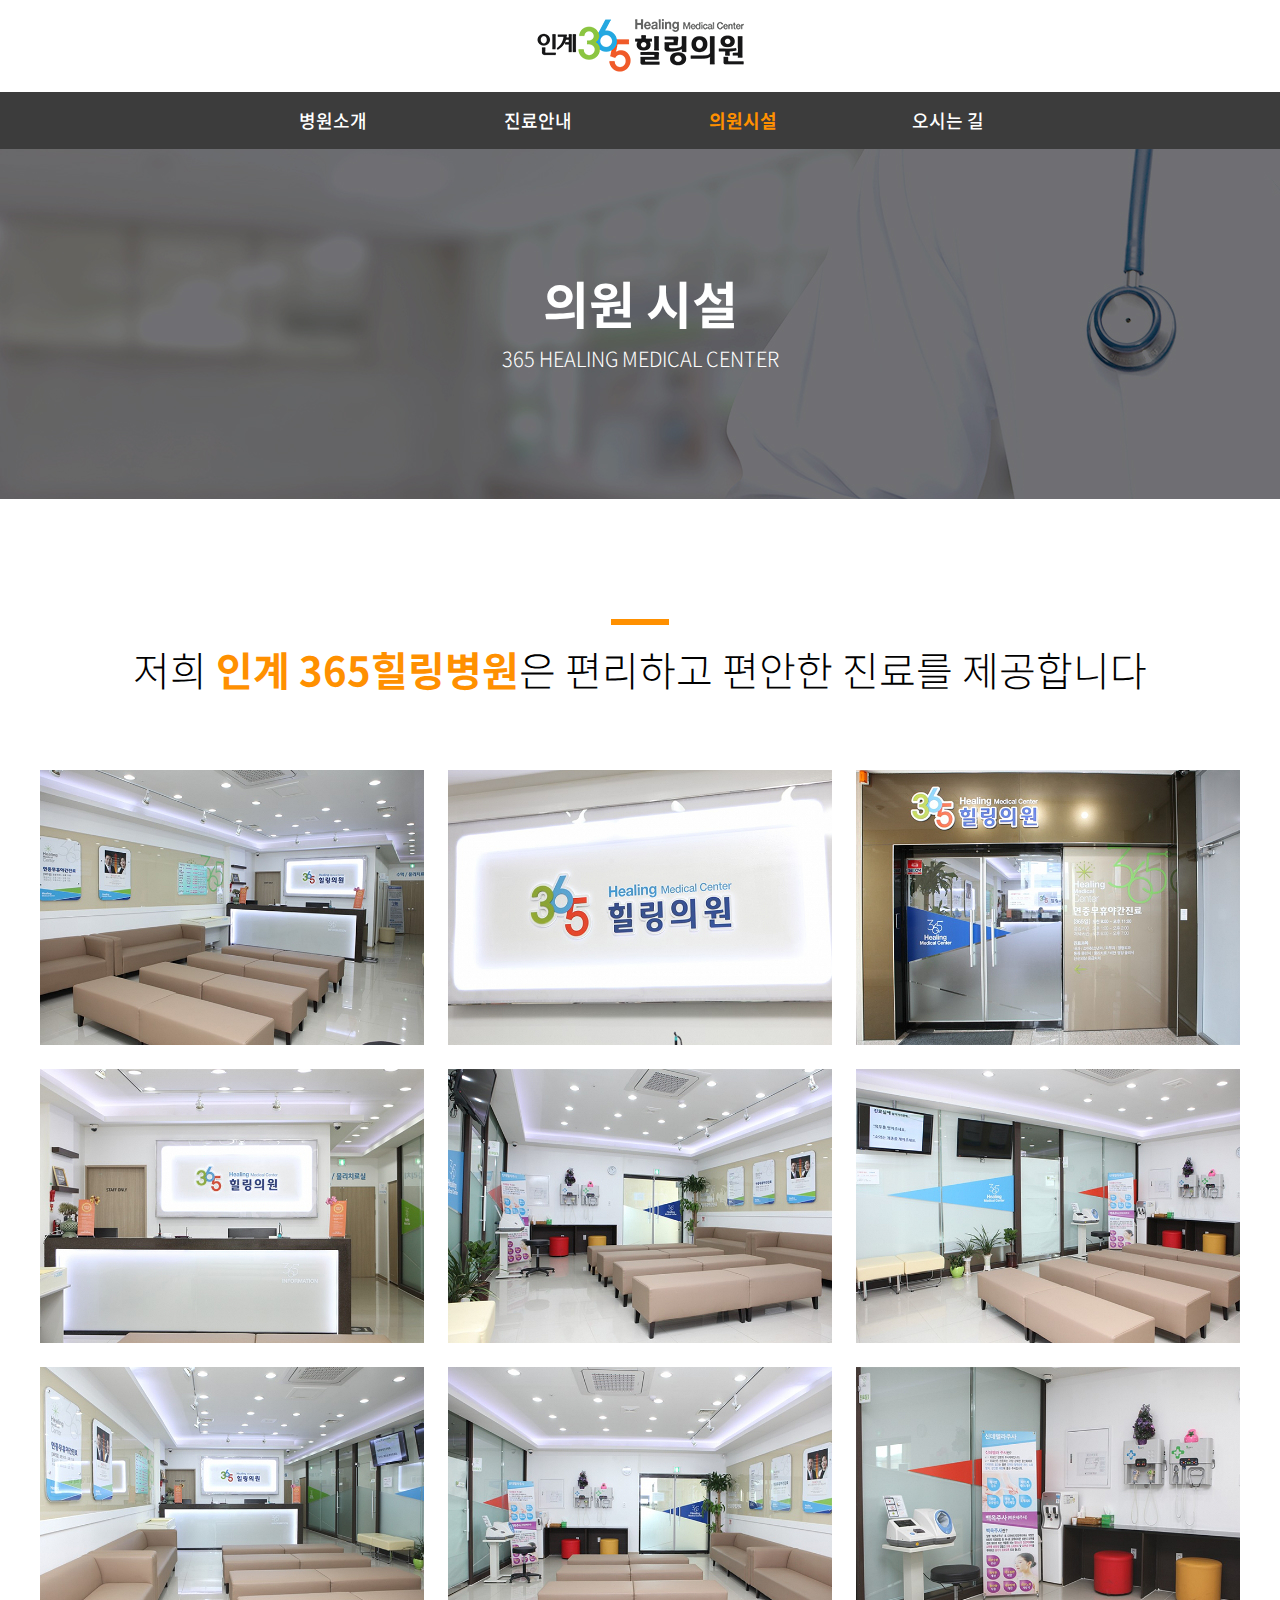
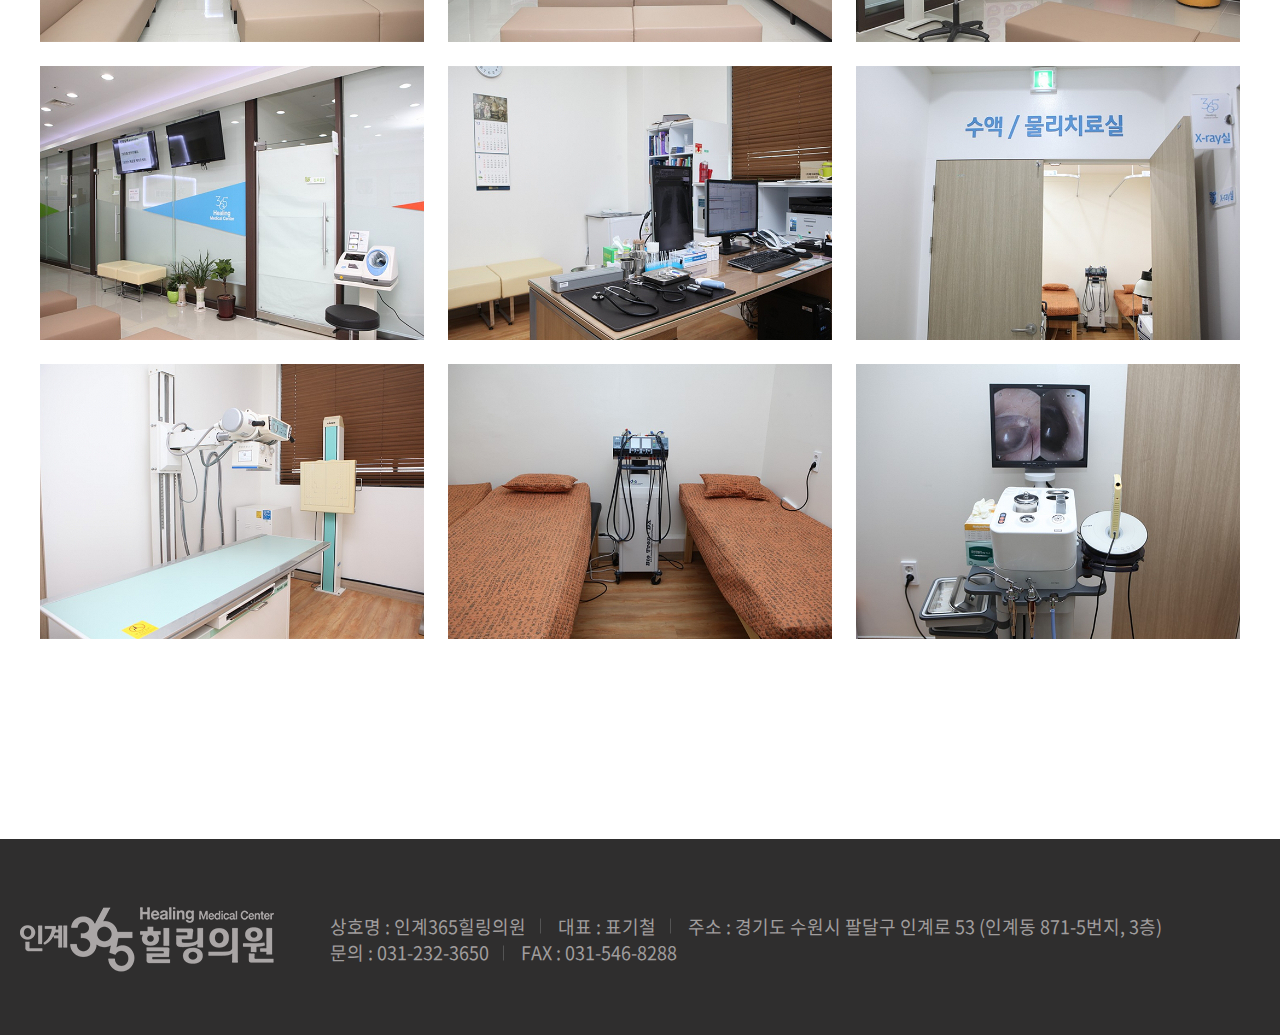
==== commit 0c48c8fa: "깃허브 페이지에 반영됨. Published to Github pages" ====
--- a/infra.html
+++ b/infra.html
@@ -20,7 +20,7 @@
   <meta property="og:url" content="">
 
   <!-- <link rel="icon" type="image/png" href="/favicon.png"> -->
-  <link rel="stylesheet" href="./css/style.css?t=1586484596836">
+  <link rel="stylesheet" href="./css/style.css?t=1587091238145">
 
 </head>
 
@@ -178,7 +178,7 @@
     <!-- quick -->
     <aside id="quick">
       <ul>
-        <li><a href="" target="_blank" class="kakaotalk">카카오톡 상담</a></li>
+        <!-- <li><a href="" target="_blank" class="kakaotalk">카카오톡 상담</a></li> -->
         <li><a href="tel:031-232-3650" class="tel">031-232-3650에 전화하기</a></li>
         <li><a href="./location.html" class="location">오시는길</a></li>
         <li><a href="#wrap" class="top">맨위로 가기</a></li>
@@ -202,7 +202,7 @@
         </div>
         <div>
           <span>문의 : 031-232-3650</span>
-          <span>fAX : 031-546-8288</span>
+          <span>FAX : 031-546-8288</span>
         </div>
       </div>
     </footer>
@@ -212,7 +212,7 @@
   <!-- //wrap -->
 
   <!-- jquery cdn -->
-  <script src="./js/ui_js.js?t=1586484596836"></script>
+  <script src="./js/ui_js.js?t=1587091238145"></script>
 </body>
 
 </html>--- a/css/style.css
+++ b/css/style.css
@@ -1 +1 @@
-@font-face{font-family:Noto Sans;font-style:normal;font-weight:300;src:local("Noto Sans Light"),local("NotoSans-Light"),url(../fonts/NotoSans-Light.eot);src:url(../fonts/NotoSans-Light.eot?#iefix) format("embedded-opentype"),url(../fonts/NotoSans-Light.woff2) format("woff2"),url(../fonts/NotoSans-Light.woff) format("woff")}@font-face{font-family:Noto Sans;font-style:normal;font-weight:400;src:local("Noto Sans Regular"),local("NotoSans-Regular"),url(../fonts/NotoSans-Regular.eot);src:url(../fonts/NotoSans-Regular.eot?#iefix) format("embedded-opentype"),url(../fonts/NotoSans-Regular.woff2) format("woff2"),url(../fonts/NotoSans-Regular.woff) format("woff")}@font-face{font-family:Noto Sans;font-style:normal;font-weight:500;src:local("Noto Sans Medium"),local("NotoSans-Medium"),url(../fonts/NotoSans-Medium.eot);src:url(../fonts/NotoSans-Medium.eot?#iefix) format("embedded-opentype"),url(../fonts/NotoSans-Medium.woff2) format("woff2"),url(../fonts/NotoSans-Medium.woff) format("woff")}@font-face{font-family:Noto Sans;font-style:normal;font-weight:700;src:local("Noto Sans KR Bold"),local("NotoSansKR-Bold"),url(../fonts/NotoSansKR-Bold.eot);src:url(../fonts/NotoSans-Bold.eot?#iefix) format("embedded-opentype"),url(../fonts/NotoSans-Bold.woff2) format("woff2"),url(../fonts/NotoSans-Bold.woff) format("woff")}*,:after,:before{box-sizing:border-box}article,aside,footer,header,main,nav,section{display:block}a,abbr,address,blockquote,body,cite,code,dd,del,dfn,div,dl,dt,em,fieldset,font,form,h1,h2,h3,h4,h5,h6,html,iframe,img,ins,label,legend,li,object,ol,p,pre,q,s,samp,span,strike,strong,sub,sup,ul{margin:0;padding:0;font-weight:400;line-height:1.3em;border:0}body{margin:0;padding:0;font-family:Noto Sans,-apple-system,BlinkMacSystemFont,Segoe UI,Roboto,Oxygen,Ubuntu,Cantarell,Fira Sans,Droid Sans,Helvetica Neue,sans-serif;font-size:100%;font-weight:300;line-height:1.2;color:#000;background-color:#fff;word-break:keep-all}h1,h2,h3,h4,h5,h6{font-family:inherit;line-height:1.1;font-weight:400}li,ol,ul{list-style:none}pre{white-space:pre;padding:.2em .4em;margin:1em 0 1.5em 3em;overflow-x:auto}code,pre{background-color:#eee;border-radius:.2em}code{font-size:1em}em,strong{font-style:normal;font-weight:400}img{border:0}audio,img,video{vertical-align:top}iframe{border:0}table{border-collapse:collapse}:not(pre)>code{padding:.1em .3em}a:link,a:visited{text-decoration:none;color:#333}a:active,a:hover{text-decoration-skip-ink:auto}.invisible,caption,legend{position:absolute;left:-99999px;font-size:0;line-height:0;text-indent:-99999px;visibility:hidden}.hidden{display:none}.skip-nav{position:absolute;z-index:9999;width:100%}.skip-nav a{display:block;overflow:hidden;width:inherit;height:0;margin:-1px auto 0;white-space:nowrap;text-align:center;text-indent:-9999px}.skip-nav a:active,.skip-nav a:focus{height:34px;padding:1px;border-bottom:2px solid #ebe8e7;background:#666;color:#fff;font-weight:700;font-size:14px;text-indent:0;line-height:33px}#wrap{position:relative}#contents{padding:148px 0 200px}#contents .sub-visual{display:flex;justify-content:center;align-items:center;height:351px;background-repeat:no-repeat;background-position:50%;background-size:cover}#contents .sub-visual.intro{background-image:url(../images/sub_visual_intro.jpg)}#contents .sub-visual.subject{background-image:url(../images/sub_visual_subject.jpg)}#contents .sub-visual.infra{background-image:url(../images/sub_visual_infra.jpg)}#contents .sub-visual.location{background-image:url(../images/sub_visual_location.jpg)}#contents .sub-visual h2{color:#fff;font-size:3.125rem;font-weight:700;text-align:center}#contents .sub-visual h2 span{display:block;margin-top:15px;font-size:1.25rem;font-weight:100;text-transform:uppercase}@media only screen and (max-width:767px){#contents{padding:52px 0 60px}#contents .sub-visual{height:160px}#contents .sub-visual.intro{background-image:url(../images/sub_visual_m_intro.jpg)}#contents .sub-visual.subject{background-image:url([data-uri])}#contents .sub-visual.infra{background-image:url([data-uri])}#contents .sub-visual.location{background-image:url([data-uri])}#contents .sub-visual h2{font-size:1.875rem;letter-spacing:0}#contents .sub-visual h2 span{margin-bottom:8px;font-size:.375rem;font-weight:300;letter-spacing:0}}.container{position:relative;width:1240px;margin:0 auto}@media only screen and (max-width:767px){.container{width:100%}}#quick{position:fixed;top:50%;right:50%;margin:-175px -870px 0 0}#quick ul{font-size:0;line-height:0;text-indent:-9999em}#quick ul li{margin-top:10px}#quick ul li:first-child{margin-top:0}#quick ul li a{display:block;width:90px;height:90px;background-repeat:no-repeat;background-position:50%;background-size:cover}#quick ul li a.kakaotalk{background-image:url([data-uri])}#quick ul li a.tel{background-image:url([data-uri])}#quick ul li a.location{background-image:url([data-uri])}#quick ul li a.top{background-image:url([data-uri]);height:50px}@media only screen and (max-width:767px){#quick{top:auto;bottom:0;right:auto;left:-249px;width:249px;transition:all .3s ease-in-out;height:76px;margin:0;z-index:12}#wrap.active #quick{left:0}#quick ul{display:flex;width:100%}#quick ul li{flex:1;margin-top:0}#quick ul li:first-child{margin-top:0}#quick ul li:nth-child(4){display:none}#quick ul li a{display:block;width:100%;height:76px}}.m-quick{width:48px;height:48px;margin:0 13px 15px auto;background:url([data-uri]) no-repeat 50%;background-size:contain;font-size:0;line-height:0;text-indent:-9999em}.m-quick.main-quick{position:absolute;bottom:149px;right:0}.dim{display:none;position:fixed;top:0;left:0;right:0;bottom:0;background-color:rgba(0,0,0,.7);z-index:10}#wrap.active .dim{display:block}@media only screen and (max-width:767px){.only-pc{display:none!important}}.only-m{display:none!important}@media only screen and (max-width:767px){.only-m{display:block!important}}header{position:fixed;top:0;left:0;right:0;height:148px;background-color:#fff;z-index:10;font-size:0;line-height:0;text-indent:-9999em}header,header h1{transition:all .3s ease-in-out}header h1{height:92px;padding:19px 0 0;text-align:center}header h1 a{display:inline-block;width:207px;height:53px;background:url([data-uri]) no-repeat 50%;background-size:contain;vertical-align:top;font-size:0;line-height:0;text-indent:-9999em;transition:all .3s ease-in-out}header .m-close,header .m-menu,header .m-title{display:none}header #gnb{position:relative;background-color:#3c3c3c;text-indent:0}header #gnb .container{padding:0 210px}header #gnb ul{display:flex;width:100%;padding:0}header #gnb ul li{width:25%}header #gnb ul li a{display:block;padding:0 19px;line-height:57px;color:#fff;font-size:1.125rem;font-weight:500;text-align:center;transition:all .3s ease-in-out}header #gnb ul li.active a{color:#ff9000;font-weight:700}header.h-active{height:90px}header.h-active h1{height:50px;padding-top:8px}header.h-active h1 a{height:36px}header.h-active #gnb ul li a{font-size:.875rem;line-height:40px}@media only screen and (max-width:767px){header,header h1{height:52px}header h1{position:static;padding-top:10px;text-align:center}header h1 a{display:inline-block;width:124px;height:32px;vertical-align:top}header .m-menu{display:flex;justify-content:center;align-items:center;position:absolute;top:0;left:0;width:46px;height:52px;font-size:0;line-height:0;text-indent:-9999em}header .m-menu>span{position:relative;display:block;width:20px;height:2px;background-color:#666}header .m-menu>span:after,header .m-menu>span:before{content:"";display:block;width:20px;height:2px;background-color:#666}header .m-menu>span:before{margin-top:-6px}header .m-menu>span:after{margin-top:11px}header #gnb{position:fixed;top:0;height:100%;background-color:#fff;z-index:12;left:-249px;width:249px;transition:all .3s ease-in-out}#wrap.active header #gnb{left:0}header #gnb .container{width:auto;padding:0}header #gnb .m-title{display:block;height:83px;border-bottom:1px solid #ddd;background:url([data-uri]) no-repeat 50%;background-size:auto 33px;font-size:0;line-height:0;text-indent:-9999em}header #gnb ul{display:block;padding:0;border-right:1px solid #ddd}header #gnb ul li{width:100%;border-bottom:1px solid #ddd}header #gnb ul li a{color:#222;padding:0 0 0 24px;line-height:65px;font-size:.75rem;text-align:left}header #gnb .m-close{display:flex;justify-content:center;align-items:center;position:absolute;top:0;right:0;width:46px;height:52px;font-size:0;line-height:0;text-indent:-9999em}header #gnb .m-close span{width:20px;height:2px;background-color:#666;transform:rotate(-45deg)}header #gnb .m-close span:after{content:"";display:block;width:20px;height:2px;background-color:#666;transform:rotate(-90deg)}header.h-active{height:52px}header.h-active h1{height:52px;padding-top:10px}header.h-active h1 a{height:32px}header.h-active #gnb ul li a{font-size:.75rem;line-height:65px}}footer{height:196px;background-color:#2f2e2e}footer>.container{padding:75px 0 0 310px}footer>.container .foot-logo{position:absolute;top:68px;left:0;display:block;width:254px;height:65px;background:url([data-uri]) no-repeat 50%;background-size:contain;font-size:0;line-height:0;text-indent:-9999em}footer>.container>div,footer>.container>div address{color:#a09d9d;font-size:1.125rem;line-height:1.45}footer>.container>div address{display:inline;font-style:normal}footer>.container>div span+address,footer>.container>div span+span{position:relative;margin-left:10px;padding-left:18px}footer>.container>div span+address:before,footer>.container>div span+span:before{content:"";display:block;position:absolute;top:50%;left:0;width:1px;height:15px;background-color:#545454;transform:translateY(-50%)}footer>.container>div.copy{font-weight:300}@media only screen and (max-width:767px){footer{height:148px}footer>.container{padding:35px 0 0 28px}footer>.container .foot-logo{position:static;width:124px;height:32px;margin-bottom:12px;background-size:contain}footer>.container>div{font-size:.562rem}footer>.container>div span+span{margin-left:5px;padding-left:9px}footer>.container>div span+span:before{height:7px}footer>.container>div span+address{display:block;margin-left:0;padding-left:0;font-size:.562rem}footer>.container>div span+address:before{display:none}}.layer-gallery{position:fixed;top:50%;left:50%;width:840px;background-color:#fff;transform:translate(-50%,-50%);z-index:16}.layer-gallery .image{padding:20px 25px}.layer-gallery .image img{width:100%;vertical-align:top}.layer-gallery .close{position:absolute;top:-55px;right:0;width:55px;height:55px;background:url([data-uri]) no-repeat 50%}.data-tb-1{margin-top:45px}.data-tb-1 table{width:100%}.data-tb-1 table td,.data-tb-1 table th{padding:22px 0 20px;color:#000;font-size:1.25rem;font-weight:500;line-height:1.3;border-left:1px solid #cad0d2;border-bottom:1px solid #cad0d2;text-align:center}.data-tb-1 table td:first-child,.data-tb-1 table th:first-child{border-left:none}.data-tb-1 table thead th{color:#fff;font-weight:700;border-left-color:#fff;border-bottom:3px solid #636363;background-color:#ff9000}.data-tb-1 table thead th span{font-weight:700}.data-tb-1 table tbody th{font-weight:700;background-color:#fff2e2}@media only screen and (max-width:767px){.data-tb-1{margin-top:30px;padding:0 13px}.data-tb-1 table td,.data-tb-1 table th{padding:13px 0 12px;font-size:.625rem}}.title-type-1{position:relative;margin-top:120px;padding-top:25px;color:#000;font-size:2.5rem;font-weight:700;line-height:1.3;text-align:center}.title-type-1:before{content:"";display:block;position:absolute;top:0;left:50%;width:58px;height:6px;background-color:#ff9000;transform:translateX(-50%)}.title-type-1.another{font-weight:100}.title-type-1.another strong{color:#ff9000;font-weight:700}@media only screen and (max-width:767px){.title-type-1{margin-top:45px;padding-top:13px;font-size:1.562rem}.title-type-1:before{width:43px;height:3px}.title-type-1.another{font-weight:700}}.attention-1{margin-top:60px;color:#000;font-size:1.25rem;font-weight:500;line-height:1.6;text-align:center}@media only screen and (max-width:767px){.attention-1{margin-top:25px;font-size:.562rem}}.slick-slider{box-sizing:border-box;-webkit-touch-callout:none;-webkit-user-select:none;user-select:none;touch-action:pan-y;-webkit-tap-highlight-color:transparent}.slick-list,.slick-slider{position:relative;display:block}.slick-list{overflow:hidden;margin:0;padding:0}.slick-list:focus{outline:none}.slick-list.dragging{cursor:pointer;cursor:hand}.slick-slider .slick-list,.slick-slider .slick-track{transform:translateZ(0)}.slick-track{position:relative;left:0;top:0;display:block;margin-left:auto;margin-right:auto}.slick-track:after,.slick-track:before{content:"";display:table}.slick-track:after{clear:both}.slick-loading .slick-track{visibility:hidden}.slick-slide{float:left;height:100%;min-height:1px;display:none}[dir=rtl] .slick-slide{float:right}.slick-slide img{display:block}.slick-slide.slick-loading img{display:none}.slick-slide.dragging img{pointer-events:none}.slick-initialized .slick-slide{display:block}.slick-loading .slick-slide{visibility:hidden}.slick-vertical .slick-slide{display:block;height:auto;border:1px solid transparent}.slick-arrow.slick-hidden{display:none}#intro .intro-text01{display:flex;width:100%;margin-top:120px;padding-bottom:50px}#intro .intro-text01 .image{width:50%;text-align:center}#intro .intro-text01 .text-box{flex:1;padding:0 43px 0 50px}#intro .intro-text01 .text-box .text01{font-size:2rem;font-weight:100}#intro .intro-text01 .text-box .text01 strong{color:#ff9000;font-weight:700}#intro .intro-text01 .text-box .text02,#intro .intro-text01 .text-box .text03{margin-top:18px;font-size:1.25rem;line-height:1.5}#intro .intro-text01 .text-box .text03{font-weight:500}@media only screen and (max-width:767px){#intro .intro-text01{flex-flow:column;margin-top:45px;padding-bottom:15px}#intro .intro-text01 .image{width:100%}#intro .intro-text01 .image img{width:135px}#intro .intro-text01 .text-box{flex:1;padding:15px 25px 0;text-align:center}#intro .intro-text01 .text-box .text01{font-size:1.25rem}#intro .intro-text01 .text-box .text02,#intro .intro-text01 .text-box .text03{margin-top:8px;font-size:.625rem}}#subject .subject-list{display:flex;flex-wrap:wrap;justify-content:space-between;padding:0 30px}#subject .subject-list>li{width:340px;margin-top:120px}#subject .subject-list>li .text-area{padding:0 0 0 20px;letter-spacing:-1px}#subject .subject-list>li .text-area .title{display:inline-block;margin:35px 0 20px;padding:9px 30px 7px;font-size:1.5rem;font-weight:700;line-height:1.2;border:1px solid #d7d7d7;background-color:#f3f3f3;border-radius:23px}#subject .subject-list>li .text-area>ul>li{margin-top:15px;font-size:1.25rem;line-height:1.4}#subject .subject-list>li .text-area>ul>li .tit{font-size:1.25rem;font-weight:700;line-height:1.4}#subject .subject-list>li .text-area>ul>li .tit span{font-weight:400}@media only screen and (max-width:767px){#subject .subject-list{padding:0 28px}#subject .subject-list>li{width:50%;margin-top:35px;text-align:center}#subject .subject-list>li .image img{width:109px}#subject .subject-list>li .text-area{padding:0 6px}#subject .subject-list>li .text-area .title{margin:13px 0 0;padding:3px 10px 2px;font-size:.625rem}#subject .subject-list>li .text-area>ul>li{margin-top:10px;font-size:.562rem}#subject .subject-list>li .text-area>ul>li .tit{font-size:.562rem}}#infra .infra-list{display:flex;flex-wrap:wrap;justify-content:space-between;padding:50px 20px 0}#infra .infra-list li{width:32%;margin-top:24px;font-size:0;line-height:0;text-indent:-9999em}#infra .infra-list li a{display:block}#infra .infra-list li a img{width:100%}@media only screen and (max-width:767px){#infra .infra-m-box{padding:35px 24px 0}#infra .infra-m-box .image-active{padding:0 2px;font-size:0;line-height:0;text-indent:-9999em}#infra .infra-m-box .image-active img{width:100%}#infra .infra-m-box .infra-m-list{margin-top:5px}#infra .infra-m-box .infra-m-list li p{display:block;margin:0 2px}#infra .infra-m-box .infra-m-list li p img{width:100%}#infra .infra-m-box .infra-m-list .slick-current li p{position:relative}#infra .infra-m-box .infra-m-list .slick-current li p:after,#infra .infra-m-box .infra-m-list .slick-current li p:before{content:"";position:absolute;width:3px;top:0;bottom:0;background-color:#ff9000}#infra .infra-m-box .infra-m-list .slick-current li p:before{left:0}#infra .infra-m-box .infra-m-list .slick-current li p:after{right:0}#infra .infra-m-box .infra-m-list .slick-current li p span:after,#infra .infra-m-box .infra-m-list .slick-current li p span:before{content:"";position:absolute;height:3px;left:0;right:0;background-color:#ff9000}#infra .infra-m-box .infra-m-list .slick-current li p span:before{top:0}#infra .infra-m-box .infra-m-list .slick-current li p span:after{bottom:0}#infra .infra-m-box .infra-m-list .slick-dots{display:flex!important;height:5px;margin:5px 2px 0;background-color:#d9d9d9;border-radius:10px}#infra .infra-m-box .infra-m-list .slick-dots li{flex:1;padding:0;font-size:0;line-height:0;text-indent:-9999em}#infra .infra-m-box .infra-m-list .slick-dots li button{padding:0;background-color:none;border:none;font-size:0;line-height:0;text-indent:-9999em}#infra .infra-m-box .infra-m-list .slick-dots li.slick-active{background-color:#ff9000;border-radius:10px}}#location .location-info{margin-top:75px;padding:0 30px}#location .location-info .map{width:100%;height:680px}#location .location-info .info{display:flex;flex-wrap:wrap;justify-content:space-between;width:100%;margin-top:62px}#location .location-info .info ul{width:545px;border-top:4px solid #ff9000}#location .location-info .info ul:first-child{order:1}#location .location-info .info ul li{position:relative;padding:20px 0 18px 30px;color:#121212;font-size:1.25rem;font-weight:500;line-height:1.4;border-bottom:1px solid #ccc}#location .location-info .info ul li .icon{position:absolute;top:24px;left:0}#location .location-info .info ul li .icon img{vertical-align:top}#location .location-info .info ul li .tit{font-weight:700;line-height:1.4}@media only screen and (max-width:767px){#location .location-info{margin-top:30px;padding:0 28px}#location .location-info .map{width:100%;height:186px}#location .location-info .info{flex-flow:column;margin-top:22px}#location .location-info .info ul{width:100%;margin-top:22px;border-top-width:2px}#location .location-info .info ul:first-child{order:0}#location .location-info .info ul li{padding:10px 0 10px 15px;font-size:.625rem}#location .location-info .info ul li:last-child{border-bottom:none}#location .location-info .info ul li .icon{top:12px}#location .location-info .info ul li .icon img{zoom:.5}#location .location-info .info ul li .tit{font-weight:700}}#main{margin:-148px 0 -200px}#main>div{height:100vh;color:#fff}#main .container{height:100%;padding:90px 30px 0}#main .main-title-1{padding-bottom:25px;font-size:3.125rem;font-weight:700;line-height:1.2;text-align:center}#main .main-title-1 span{display:block;margin-bottom:6px;font-size:.938rem;font-weight:500;text-transform:uppercase}#main .main-title-1.type-2{position:relative;padding-bottom:40px}#main .main-title-1.type-2:after{content:"";display:block;position:absolute;bottom:0;left:50%;width:66px;height:1px;transform:translateX(-50%);background-color:#d2d0d4}#main .main-text-1{font-size:1.25rem;font-weight:500;text-align:center}#main .text-box{display:flex;flex-flow:column;justify-content:center;height:100%}#main [data-section-name=intro]{background:url(../images/main_bg01.jpg) no-repeat center 90px;background-size:cover}#main [data-section-name=intro] .text-box .text01{position:relative;padding-bottom:25px;font-size:3.125rem;line-height:1.2}#main [data-section-name=intro] .text-box .text01 strong{font-weight:700}#main [data-section-name=intro] .text-box .text01:after{content:"";display:block;position:absolute;bottom:0;left:0;width:64px;height:1px;background-color:#fff}#main [data-section-name=intro] .text-box .text02{margin-top:28px;font-size:1.25rem;line-height:1.6}#main [data-section-name=intro] .text-box .icon{display:flex;margin-top:35px}#main [data-section-name=intro] .text-box .icon li{margin-right:45px;text-align:center}#main [data-section-name=intro] .text-box .icon li img{width:97px}#main [data-section-name=intro] .text-box .icon li span{display:block;margin-top:10px;font-size:.938rem;font-weight:700}#main [data-section-name=subject]{background:url(../images/main_bg02.jpg) no-repeat 50%;background-size:cover}#main [data-section-name=subject] .subject-list{display:flex;flex-wrap:wrap;justify-content:space-between;width:100%;padding:30px 0 0}#main [data-section-name=subject] .subject-list li{display:flex;flex-flow:column;justify-content:center;align-items:center;width:212px;height:212px;margin-top:35px;color:#303030;background-color:#fff}#main [data-section-name=subject] .subject-list li span{display:block;margin-top:15px;font-size:1.25rem;font-weight:700}#main [data-section-name=infra]{background:url(../images/main_bg03.jpg) no-repeat 50%;background-size:cover}#main [data-section-name=infra] .infra-list{display:flex;justify-content:center;margin:95px 0 125px}#main [data-section-name=infra] .infra-list li{display:flex;flex-flow:column;justify-content:space-between;width:225px;height:225px;margin:0 17px;padding:30px 0 0;color:#303030;background-color:#fff;border-radius:18px;text-align:center}#main [data-section-name=infra] .infra-list li p{display:flex;align-items:center;justify-content:center}#main [data-section-name=infra] .infra-list li .icon{height:67px}#main [data-section-name=infra] .infra-list li .text{flex:1;font-size:1.562rem;font-weight:500}#main [data-section-name=infra] .infra-list li .time{height:76px;font-size:1.875rem;font-weight:700;background-color:#f9f2f2;border-radius:0 0 18px 18px}#main [data-section-name=infra] .infra-list li .time.rest{flex-flow:column;font-size:1.312rem}#main [data-section-name=infra] .infra-list li .time.rest span{font-weight:700}#main [data-section-name=location] .main-loca{display:flex;width:100%}#main [data-section-name=location] .main-loca .map{width:695px;height:478px}#main [data-section-name=location] .main-loca .info{flex:1;padding:0 0 0 30px;color:#121212}#main [data-section-name=location] .main-loca .info .main-title-1{margin:0 -20px 0 0;padding-bottom:10px;letter-spacing:-1px;text-align:left}#main [data-section-name=location] .main-loca .info .main-title-1 span{letter-spacing:0}#main [data-section-name=location] .main-loca .info .loca-list-1{display:flex;flex-wrap:wrap;width:100%}#main [data-section-name=location] .main-loca .info .loca-list-1 li{position:relative;width:200px;margin-top:3px;padding-left:30px;color:#121212;font-size:1.25rem;line-height:1.4}#main [data-section-name=location] .main-loca .info .loca-list-1 li:first-child{width:100%}#main [data-section-name=location] .main-loca .info .loca-list-1 li .icon{position:absolute;top:4px;left:0}#main 